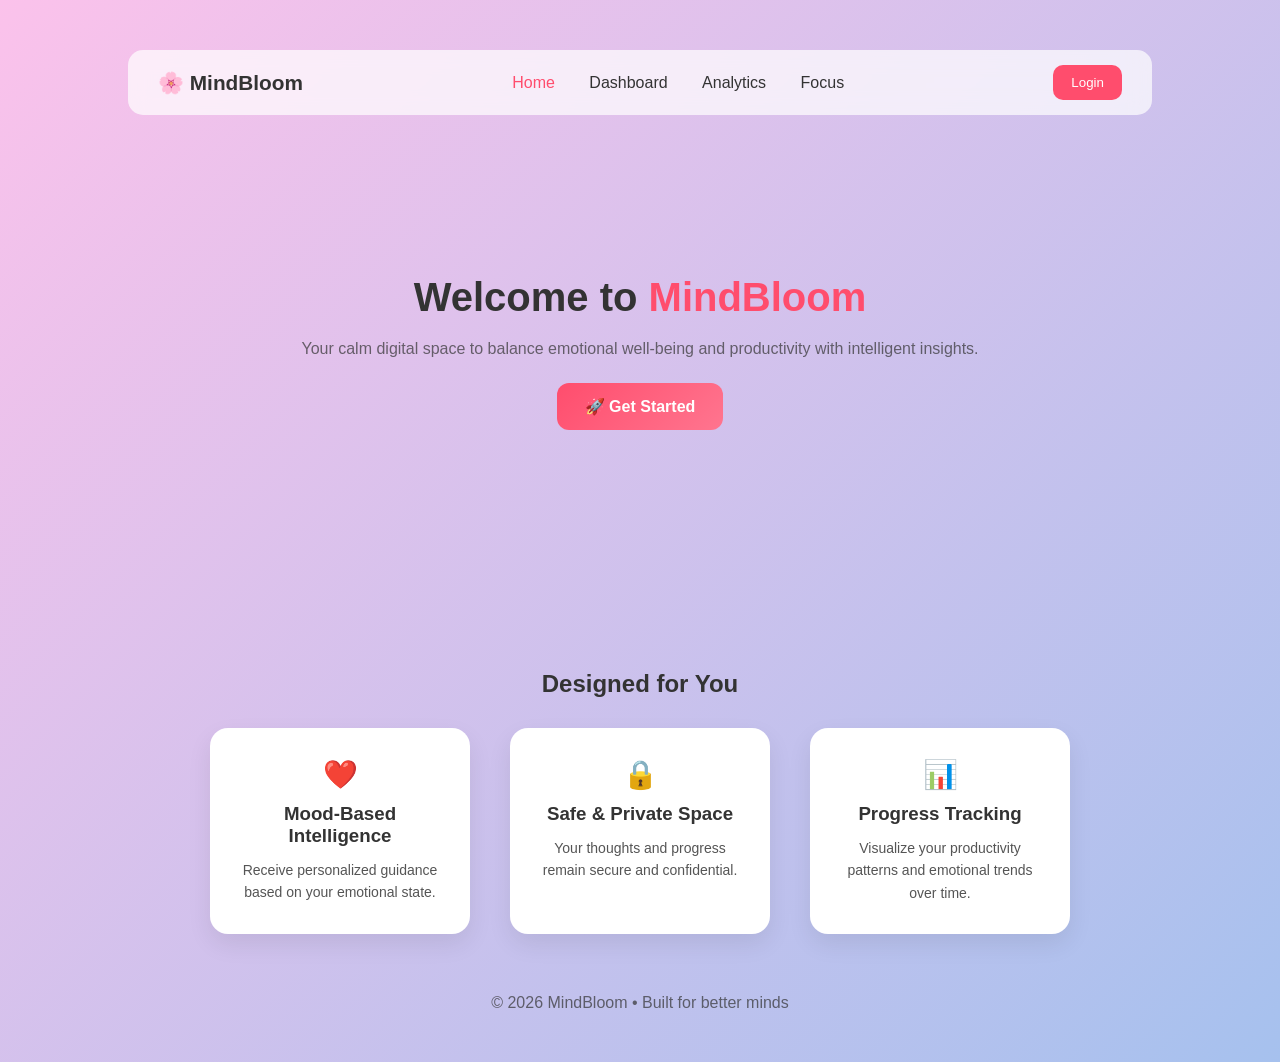
==== index.html @ 443771ac "Initial commit - Mind Bloom project" ====
<!DOCTYPE html>
<html lang="en">
<head>
  <meta charset="UTF-8">
  <meta name="viewport" content="width=device-width, initial-scale=1.0">
  <title>MindBloom</title>
  <link rel="stylesheet" href="styles.css">
</head>
<body>

<div class="container">

  <!-- NAVBAR -->
  <div class="navbar">
    <div class="logo">🌸 MindBloom</div>

    <div class="nav-links">
      <a href="index.html" class="active">Home</a>
      <a href="dashboard.html">Dashboard</a>
      <a href="analytics.html">Analytics</a>
      <a href="focus.html">Focus</a>
    </div>

    <button class="logout-btn">Login</button>
  </div>

  <!-- HERO SECTION -->
  <div class="hero-section">
    <h1>Welcome to <span>MindBloom</span></h1>

    <p>
      Your calm digital space to balance emotional well-being  
      and productivity with intelligent insights.
    </p>

    <a href="dashboard.html" class="cta-btn">🚀 Get Started</a>
  </div>

  <!-- FEATURES -->
  <div class="features-section">

    <h2>Designed for You</h2>

    <div class="features-grid">

      <div class="feature-card">
        <div style="font-size: 28px;">❤️</div>
        <h3>Mood-Based Intelligence</h3>
        <p>Receive personalized guidance based on your emotional state.</p>
      </div>

      <div class="feature-card">
        <div style="font-size: 28px;">🔒</div>
        <h3>Safe & Private Space</h3>
        <p>Your thoughts and progress remain secure and confidential.</p>
      </div>

      <div class="feature-card">
        <div style="font-size: 28px;">📊</div>
        <h3>Progress Tracking</h3>
        <p>Visualize your productivity patterns and emotional trends over time.</p>
      </div>

    </div>

  </div>

  <!-- FOOTER -->
  <div class="center" style="margin-top: 60px; opacity: 0.7;">
    <p>© 2026 MindBloom • Built for better minds</p>
  </div>

</div>

</body>
</html>
---- styles.css ----
* {
  margin: 0;
  padding: 0;
  box-sizing: border-box;
  font-family: 'Poppins', sans-serif;
}

/* -------- BODY (HEALING BACKGROUND) -------- */
body {
  background: linear-gradient(135deg, #fbc2eb, #a6c1ee);
  min-height: 100vh;
  color: #333;
}

/* -------- CONTAINER -------- */
.container {
  width: 80%;
  margin: auto;
  padding: 50px 0;
}

/* -------- NAVBAR -------- */
.navbar {
  display: flex;
  justify-content: space-between;
  align-items: center;
  padding: 15px 30px;
  background: rgba(255,255,255,0.7);
  border-radius: 15px;
  margin-bottom: 40px;
  backdrop-filter: blur(10px);
}

.logo {
  font-size: 1.3rem;
  font-weight: bold;
}

.nav-links a {
  margin: 0 15px;
  text-decoration: none;
  color: #333;
  font-weight: 500;
  transition: 0.3s;
}

.nav-links a:hover,
.nav-links a.active {
  color: #ff4d6d;
}

/* -------- BUTTON -------- */
button {
  padding: 10px 18px;
  border: none;
  border-radius: 10px;
  background: #ff4d6d;
  color: white;
  cursor: pointer;
  transition: 0.3s;
}

button:hover {
  background: #e60039;
}

/* -------- HEADINGS -------- */
h1 {
  margin-bottom: 20px;
}

h2 {
  margin-bottom: 15px;
}

/* -------- CARDS -------- */
.card {
  background: white;
  border-radius: 20px;
  padding: 35px; /* increased */
  margin: 35px 0; /* more spacing */
  box-shadow: 0 12px 35px rgba(0,0,0,0.08);
  transition: 0.3s;
}

.card:hover {
  transform: translateY(-5px);
}
.card h2 {
  margin-bottom: 20px;
}

.card p {
  line-height: 1.6;
  margin-top: 10px;
}

/* Highlight */
.highlight {
  border-left: 5px solid #ff4d6d;
}

/* -------- MOOD GRID -------- */
.mood-grid-big {
  display: grid;
  grid-template-columns: repeat(4, 1fr);
  gap: 20px;
  margin-top: 20px;
}

.mood-box {
  background: #ffe6f0;
  padding: 20px;
  border-radius: 20px;
  text-align: center;
  font-size: 30px;
  cursor: pointer;
  transition: 0.3s;
}

.mood-box span {
  display: block;
  font-size: 14px;
  margin-top: 5px;
}

.mood-box:hover {
  transform: scale(1.08);
  background: #ffb6c1;
}

/* ACTIVE MOOD */
.mood-box.active {
  background: #ff4d6d;
  color: white;
  transform: scale(1.05);
}

/* -------- TASK INPUT -------- */
.task-input {
  display: flex;
  gap: 10px;
  margin-bottom: 15px;
}

input {
  padding: 12px;
  width: 70%;
  border-radius: 10px;
  border: 1px solid #ddd;
  outline: none;
}

/* -------- TASK LIST -------- */
ul {
  list-style: none;
}

li {
  background: #f7f7f7;
  padding: 12px;
  border-radius: 10px;
  margin: 8px 0;
  display: flex;
  justify-content: space-between;
  align-items: center;
}

/* -------- EMPTY MESSAGE -------- */
#emptyMsg {
  opacity: 0.7;
  margin-top: 10px;
}

/* -------- GRID -------- */
.grid {
  display: flex;
  gap: 20px;
}

.small {
  flex: 1;
}

/* -------- TIMER & SCORE -------- */
#timer {
  font-size: 2rem;
  margin-top: 10px;
}

#score {
  font-size: 2rem;
  color: #ff4d6d;
}

/* -------- CENTER ALIGN -------- */
.center {
  text-align: center;
}

/* -------- SUGGESTION TEXT -------- */
.suggestion-text {
  font-size: 1.1rem;
  line-height: 1.6;
  color: #444;
  margin-top: 10px;
  opacity: 0;
  transition: opacity 0.4s ease;
}

.suggestion-text.show {
  opacity: 1;
}

/* -------- HERO SECTION -------- */
.hero-section {
  text-align: center;
  padding: 80px 20px;
}

.hero-section h1 {
  font-size: 2.5rem;
}

.hero-section span {
  color: #ff4d6d;
}

.hero-section p {
  margin-top: 10px;
  opacity: 0.7;
}

.cta-btn {
  margin-top: 20px;
  padding: 14px 25px;
}

/* -------- FEATURES -------- */
.features-section {
  margin-top: 60px;
  text-align: center;
}

.features-grid {
  display: flex;
  justify-content: center;
  gap: 40px; /* more spacing */
  margin-top: 30px;
}

.feature-card {
  background: white;
  padding: 30px;
  border-radius: 18px;
  width: 260px; /* increased */
  box-shadow: 0 10px 25px rgba(0,0,0,0.08);
  transition: 0.3s;
}

.feature-card h3 {
  margin: 12px 0;
}

.feature-card p {
  font-size: 14px;
  line-height: 1.6;
  color: #555;
}
/* -------- RESPONSIVE -------- */
@media (max-width: 900px) {
  .container {
    width: 90%;
  }

  .mood-grid-big {
    grid-template-columns: repeat(2, 1fr);
  }

  .features-grid {
    flex-direction: column;
    align-items: center;
  }
}

#heatmap {
  display: grid;
  grid-template-columns: repeat(7, 1fr);
  gap: 10px;
  margin-top: 20px;
}

#heatmap div {
  width: 100%;
  height: 22px;
  border-radius: 6px;
  background: #eee;
  transition: 0.3s;
}
.hero-section {
  text-align: center;
  padding: 120px 20px;  /* increased */
}

.features-section {
  margin-top: 120px; /* more gap */
}
.cta-btn {
  display: inline-block;
  margin-top: 25px;
  padding: 14px 28px;
  background: linear-gradient(135deg, #ff4d6d, #ff758f);
  color: white;
  border-radius: 12px;
  text-decoration: none;
  font-weight: 600;
  transition: 0.3s;
}

.cta-btn:hover {
  transform: translateY(-3px);
  box-shadow: 0 8px 20px rgba(255, 77, 109, 0.3);
}
.grid {
  display: grid;
  grid-template-columns: repeat(2, 1fr);
  gap: 30px;
}

canvas {
  max-height: 250px;
}
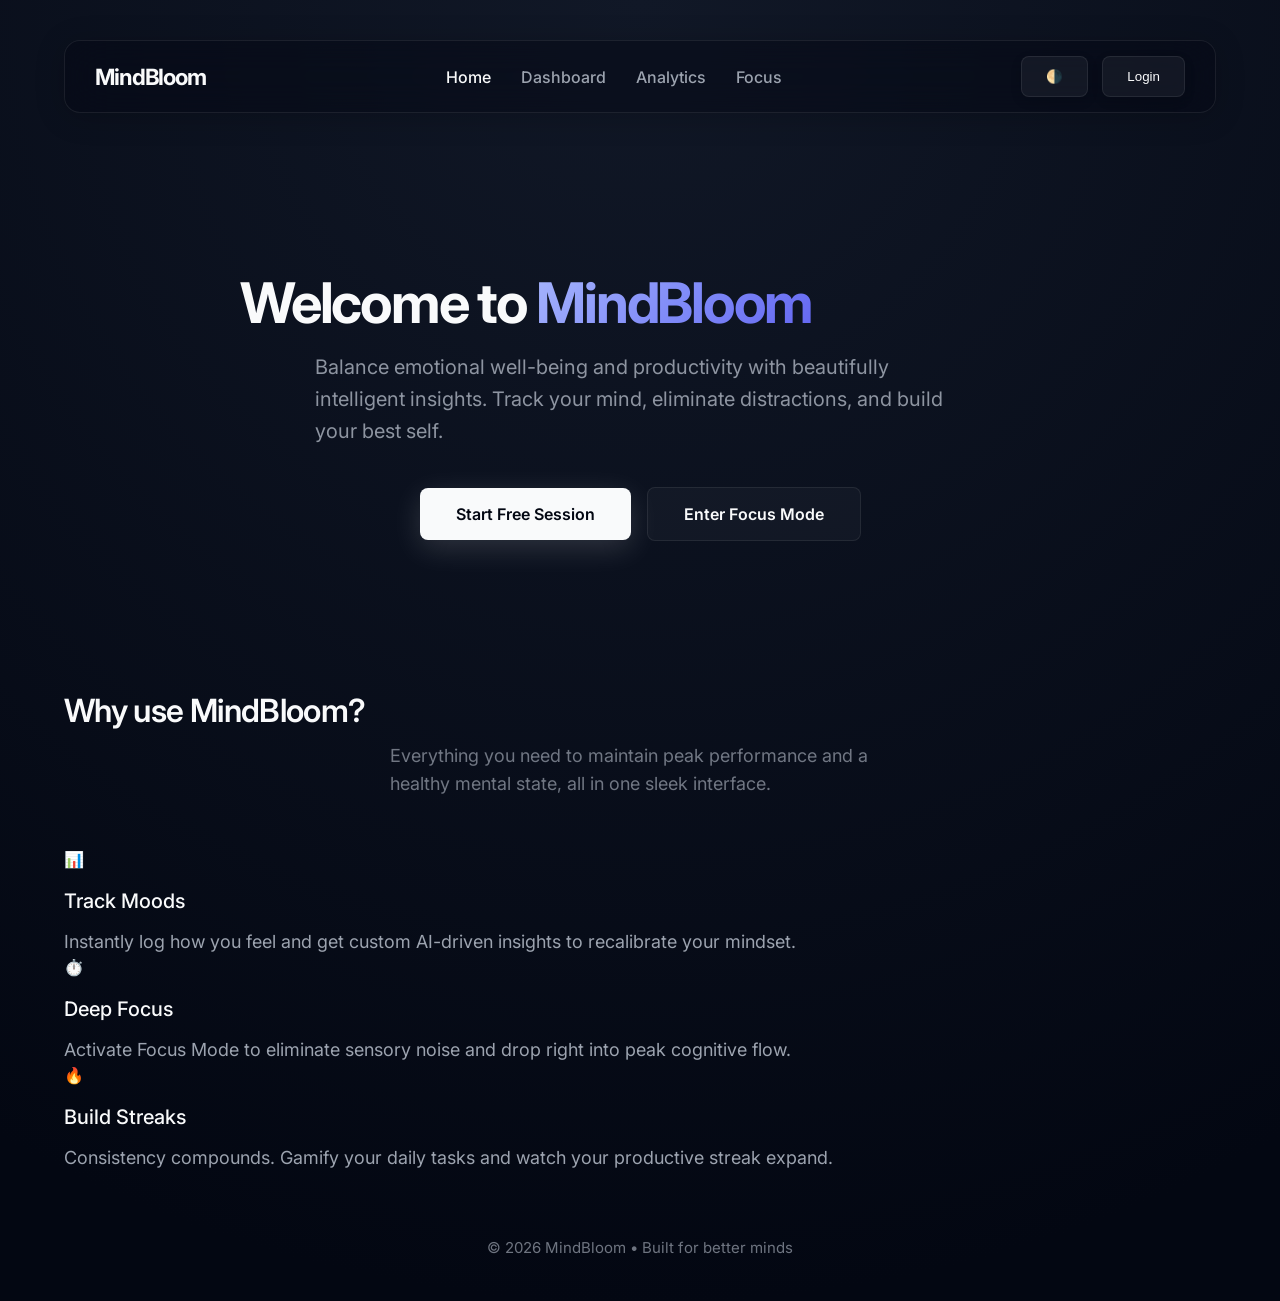
==== commit 189d0aa0: "Final upgraded MindBloom product (UI + logic + analytics)" ====
--- a/index.html
+++ b/index.html
@@ -1,76 +1,91 @@
 <!DOCTYPE html>
 <html lang="en">
+
 <head>
   <meta charset="UTF-8">
   <meta name="viewport" content="width=device-width, initial-scale=1.0">
-  <title>MindBloom</title>
+  <title>MindBloom | Home</title>
+
   <link rel="stylesheet" href="styles.css">
+
+  <link href="https://fonts.googleapis.com/css2?family=Inter:wght@300;400;600&display=swap" rel="stylesheet">
 </head>
+
 <body>
 
-<div class="container">
+  <div class="container">
 
-  <!-- NAVBAR -->
-  <div class="navbar">
-    <div class="logo">🌸 MindBloom</div>
+    <!-- NAVBAR -->
+    <header class="navbar">
+      <div class="logo">MindBloom</div>
 
-    <div class="nav-links">
-      <a href="index.html" class="active">Home</a>
-      <a href="dashboard.html">Dashboard</a>
-      <a href="analytics.html">Analytics</a>
-      <a href="focus.html">Focus</a>
+      <nav class="nav-links">
+        <a href="index.html" class="active" aria-current="page">Home</a>
+        <a href="dashboard.html">Dashboard</a>
+        <a href="analytics.html">Analytics</a>
+        <a href="focus.html">Focus</a>
+      </nav>
+
+      <div>
+      <button type="button" onclick="toggleTheme()" style="margin-right: 10px;">🌗</button>
+      <button type="button" class="login-btn">Login</button>
     </div>
+    </header>
 
-    <button class="logout-btn">Login</button>
-  </div>
+    <main>
 
-  <!-- HERO SECTION -->
-  <div class="hero-section">
-    <h1>Welcome to <span>MindBloom</span></h1>
+      <!-- HERO SECTION -->
+    <section class="hero-section" style="max-width: 800px; margin: 0 auto; padding-top: 100px;">
+      <h1>Welcome to <span>MindBloom</span></h1>
 
-    <p>
-      Your calm digital space to balance emotional well-being  
-      and productivity with intelligent insights.
-    </p>
+      <p style="font-size: 1.25rem; font-weight: 400; opacity: 0.9; max-width: 650px; margin: 0 auto 30px;">
+        Balance emotional well-being and productivity with beautifully intelligent insights. 
+        Track your mind, eliminate distractions, and build your best self.
+      </p>
 
-    <a href="dashboard.html" class="cta-btn">🚀 Get Started</a>
-  </div>
+      <div class="hero-buttons">
+        <a href="dashboard.html" class="cta-btn">Start Free Session</a>
+        <a href="focus.html" class="cta-btn" style="background: rgba(255,255,255,0.03); color: var(--text-primary); border: 1px solid var(--glass-border); box-shadow: none;">Enter Focus Mode</a>
+      </div>
+    </section>
 
-  <!-- FEATURES -->
-  <div class="features-section">
+      <!-- FEATURES -->
+    <section class="features-section" style="margin-top: 150px;">
+      <h2>Why use MindBloom?</h2>
+      <p style="opacity: 0.7; max-width: 500px; margin: 0 auto 50px;">Everything you need to maintain peak performance and a healthy mental state, all in one sleek interface.</p>
 
-    <h2>Designed for You</h2>
+      <div class="features-grid">
+        <div class="feature-card">
+          <div class="feature-icon" style="margin-bottom: 20px;">📊</div>
+          <h3>Track Moods</h3>
+          <p>Instantly log how you feel and get custom AI-driven insights to recalibrate your mindset.</p>
+        </div>
 
-    <div class="features-grid">
+        <div class="feature-card">
+          <div class="feature-icon" style="margin-bottom: 20px;">⏱️</div>
+          <h3>Deep Focus</h3>
+          <p>Activate Focus Mode to eliminate sensory noise and drop right into peak cognitive flow.</p>
+        </div>
 
-      <div class="feature-card">
-        <div style="font-size: 28px;">❤️</div>
-        <h3>Mood-Based Intelligence</h3>
-        <p>Receive personalized guidance based on your emotional state.</p>
+        <div class="feature-card">
+          <div class="feature-icon" style="margin-bottom: 20px;">🔥</div>
+          <h3>Build Streaks</h3>
+          <p>Consistency compounds. Gamify your daily tasks and watch your productive streak expand.</p>
+        </div>
       </div>
+    </section>
 
-      <div class="feature-card">
-        <div style="font-size: 28px;">🔒</div>
-        <h3>Safe & Private Space</h3>
-        <p>Your thoughts and progress remain secure and confidential.</p>
-      </div>
+    </main>
 
-      <div class="feature-card">
-        <div style="font-size: 28px;">📊</div>
-        <h3>Progress Tracking</h3>
-        <p>Visualize your productivity patterns and emotional trends over time.</p>
-      </div>
-
-    </div>
+    <!-- FOOTER -->
+    <footer class="center site-footer">
+      <p><small>© 2026 MindBloom • Built for better minds</small></p>
+    </footer>
 
   </div>
 
-  <!-- FOOTER -->
-  <div class="center" style="margin-top: 60px; opacity: 0.7;">
-    <p>© 2026 MindBloom • Built for better minds</p>
-  </div>
-
-</div>
+<script src="script.js"></script>
 
 </body>
+
 </html>
--- a/styles.css
+++ b/styles.css
@@ -1,332 +1,212 @@
-* {
-  margin: 0;
-  padding: 0;
-  box-sizing: border-box;
-  font-family: 'Poppins', sans-serif;
-}
-
-/* -------- BODY (HEALING BACKGROUND) -------- */
+:root {
+  /* Color System - Linear/Stripe Inspired */
+  --bg-gradient-start: #111827;
+  --bg-gradient-end: #030712;
+  --text-primary: #f9fafb;
+  --text-secondary: #9ca3af;
+  
+  --accent-primary: #ffffff;
+  --accent-hover: #f3f4f6;
+  --accent-secondary: #6366f1;
+  
+  --nav-bg: rgba(3, 7, 18, 0.4);
+  --glass-bg: rgba(255, 255, 255, 0.03);
+  --glass-border: rgba(255, 255, 255, 0.08);
+}
+
+* { margin: 0; padding: 0; box-sizing: border-box; }
+
 body {
-  background: linear-gradient(135deg, #fbc2eb, #a6c1ee);
+  background: radial-gradient(circle at top center, var(--bg-gradient-start) 0%, var(--bg-gradient-end) 90%);
   min-height: 100vh;
-  color: #333;
-}
-
-/* -------- CONTAINER -------- */
-.container {
-  width: 80%;
-  margin: auto;
-  padding: 50px 0;
-}
-
-/* -------- NAVBAR -------- */
+  color: var(--text-primary);
+  font-family: 'Inter', system-ui, sans-serif;
+  transition: background 0.4s ease, color 0.4s ease;
+}
+
+.container { width: 90%; max-width: 1200px; margin: auto; padding: 40px 0; }
+
+/* NAVBAR */
 .navbar {
-  display: flex;
-  justify-content: space-between;
-  align-items: center;
+  display: flex; justify-content: space-between; align-items: center;
   padding: 15px 30px;
-  background: rgba(255,255,255,0.7);
-  border-radius: 15px;
-  margin-bottom: 40px;
-  backdrop-filter: blur(10px);
-}
-
-.logo {
-  font-size: 1.3rem;
-  font-weight: bold;
-}
-
+  background: var(--nav-bg);
+  border-radius: 16px; margin-bottom: 60px;
+  backdrop-filter: blur(24px); -webkit-backdrop-filter: blur(24px);
+  border: 1px solid var(--glass-border);
+  box-shadow: 0 4px 30px rgba(0, 0, 0, 0.2);
+  position: sticky; top: 20px; z-index: 100;
+}
+.logo { font-size: 1.4rem; font-weight: 700; letter-spacing: -0.05em; }
+.nav-links { display: flex; align-items: center; gap: 30px; }
 .nav-links a {
-  margin: 0 15px;
-  text-decoration: none;
-  color: #333;
-  font-weight: 500;
-  transition: 0.3s;
-}
-
-.nav-links a:hover,
-.nav-links a.active {
-  color: #ff4d6d;
-}
-
-/* -------- BUTTON -------- */
-button {
-  padding: 10px 18px;
-  border: none;
-  border-radius: 10px;
-  background: #ff4d6d;
+  text-decoration: none; color: var(--text-secondary);
+  font-weight: 500; transition: all 0.3s ease;
+}
+.nav-links a:hover, .nav-links a.active { color: var(--text-primary); }
+
+/* BUTTONS */
+button, .btn {
+  padding: 12px 24px; border: 1px solid var(--glass-border);
+  border-radius: 8px; background: rgba(255, 255, 255, 0.05);
+  color: var(--text-primary); font-weight: 500; cursor: pointer;
+  transition: all 0.2s cubic-bezier(0.4, 0, 0.2, 1);
+  box-shadow: 0 4px 12px rgba(0, 0, 0, 0.1);
+}
+button:hover, .btn:hover {
+  background: rgba(255, 255, 255, 0.1); border-color: rgba(255, 255, 255, 0.15);
+  transform: translateY(-2px); box-shadow: 0 6px 16px rgba(0, 0, 0, 0.25);
+}
+button:active { transform: translateY(0); }
+
+.cta-btn {
+  display: inline-flex; align-items: center; justify-content: center;
+  padding: 16px 36px; background: var(--text-primary);
+  color: #030712; border-radius: 8px; text-decoration: none;
+  font-weight: 600; box-shadow: 0 8px 30px rgba(255,255,255,0.15);
+  transition: all 0.3s cubic-bezier(0.4, 0, 0.2, 1);
+}
+.cta-btn:hover { transform: translateY(-4px); background: #ffffff; box-shadow: 0 16px 40px rgba(255,255,255,0.25); }
+
+.reset-btn {
+  background: rgba(244, 63, 94, 0.1);
+  color: #f43f5e;
+  border-color: rgba(244, 63, 94, 0.3);
+}
+.reset-btn:hover {
+  background: rgba(244, 63, 94, 0.2);
   color: white;
-  cursor: pointer;
-  transition: 0.3s;
-}
-
-button:hover {
-  background: #e60039;
-}
-
-/* -------- HEADINGS -------- */
-h1 {
-  margin-bottom: 20px;
-}
-
-h2 {
-  margin-bottom: 15px;
-}
-
-/* -------- CARDS -------- */
+}
+
+/* GRID & CARDS */
+.dashboard-grid {
+  display: grid; grid-template-columns: 2fr 1fr; gap: 30px; align-items: start;
+}
+@media(max-width:900px) { .dashboard-grid { grid-template-columns: 1fr; } }
+
+.analytics-grid {
+  display: grid; grid-template-columns: 1fr 1fr; gap: 30px; margin-bottom: 50px;
+}
+@media(max-width:800px) { .analytics-grid { grid-template-columns: 1fr; } }
+
 .card {
-  background: white;
-  border-radius: 20px;
-  padding: 35px; /* increased */
-  margin: 35px 0; /* more spacing */
-  box-shadow: 0 12px 35px rgba(0,0,0,0.08);
-  transition: 0.3s;
-}
-
-.card:hover {
-  transform: translateY(-5px);
-}
-.card h2 {
-  margin-bottom: 20px;
-}
-
-.card p {
-  line-height: 1.6;
-  margin-top: 10px;
-}
-
-/* Highlight */
-.highlight {
-  border-left: 5px solid #ff4d6d;
-}
-
-/* -------- MOOD GRID -------- */
-.mood-grid-big {
-  display: grid;
-  grid-template-columns: repeat(4, 1fr);
-  gap: 20px;
-  margin-top: 20px;
-}
-
-.mood-box {
-  background: #ffe6f0;
-  padding: 20px;
-  border-radius: 20px;
-  text-align: center;
-  font-size: 30px;
-  cursor: pointer;
-  transition: 0.3s;
-}
-
-.mood-box span {
-  display: block;
-  font-size: 14px;
-  margin-top: 5px;
-}
-
-.mood-box:hover {
-  transform: scale(1.08);
-  background: #ffb6c1;
-}
-
-/* ACTIVE MOOD */
-.mood-box.active {
-  background: #ff4d6d;
-  color: white;
-  transform: scale(1.05);
-}
-
-/* -------- TASK INPUT -------- */
-.task-input {
-  display: flex;
-  gap: 10px;
-  margin-bottom: 15px;
-}
-
-input {
-  padding: 12px;
-  width: 70%;
-  border-radius: 10px;
-  border: 1px solid #ddd;
-  outline: none;
-}
-
-/* -------- TASK LIST -------- */
-ul {
-  list-style: none;
-}
-
-li {
-  background: #f7f7f7;
-  padding: 12px;
-  border-radius: 10px;
-  margin: 8px 0;
-  display: flex;
-  justify-content: space-between;
-  align-items: center;
-}
-
-/* -------- EMPTY MESSAGE -------- */
-#emptyMsg {
-  opacity: 0.7;
-  margin-top: 10px;
-}
-
-/* -------- GRID -------- */
-.grid {
-  display: flex;
-  gap: 20px;
-}
-
-.small {
-  flex: 1;
-}
-
-/* -------- TIMER & SCORE -------- */
-#timer {
-  font-size: 2rem;
-  margin-top: 10px;
-}
-
-#score {
-  font-size: 2rem;
-  color: #ff4d6d;
-}
-
-/* -------- CENTER ALIGN -------- */
-.center {
-  text-align: center;
-}
-
-/* -------- SUGGESTION TEXT -------- */
-.suggestion-text {
-  font-size: 1.1rem;
-  line-height: 1.6;
-  color: #444;
-  margin-top: 10px;
-  opacity: 0;
-  transition: opacity 0.4s ease;
-}
-
-.suggestion-text.show {
-  opacity: 1;
-}
-
-/* -------- HERO SECTION -------- */
-.hero-section {
-  text-align: center;
-  padding: 80px 20px;
-}
-
-.hero-section h1 {
-  font-size: 2.5rem;
-}
+  background: var(--glass-bg); border: 1px solid var(--glass-border);
+  border-radius: 24px; padding: 32px; backdrop-filter: blur(20px);
+  -webkit-backdrop-filter: blur(20px);
+  box-shadow: 0 8px 32px rgba(0, 0, 0, 0.1); transition: all 0.4s cubic-bezier(0.4, 0, 0.2, 1);
+}
+.card:hover { transform: translateY(-4px); box-shadow: 0 12px 48px rgba(0, 0, 0, 0.2); border-color: rgba(255, 255, 255, 0.12); }
+
+/* MOOD SYSTEM */
+.mood-selector {
+  display: grid; grid-template-columns: repeat(auto-fit, minmax(100px, 1fr)); gap: 16px; margin-top: 24px;
+}
+.mood-btn {
+  background: rgba(255,255,255,0.02); border: 1px solid var(--glass-border);
+  border-radius: 18px; padding: 24px 10px; cursor: pointer;
+  display: flex; flex-direction: column; align-items: center; gap: 12px;
+  transition: all 0.3s cubic-bezier(0.4, 0, 0.2, 1);
+}
+.mood-btn:hover {
+  background: rgba(255,255,255,0.06); transform: translateY(-4px);
+  border-color: var(--accent-secondary); box-shadow: 0 8px 24px rgba(99, 102, 241, 0.2);
+}
+.mood-emoji { font-size: 3rem; }
+.mood-label { font-size: 0.9rem; font-weight: 500; color: var(--text-secondary); }
+
+/* TASKS */
+.task-input { display: flex; gap: 12px; margin: 24px 0 32px; }
+.task-input input {
+  flex: 1; padding: 16px 20px; background: rgba(0,0,0,0.3); border: 1px solid var(--glass-border);
+  border-radius: 12px; color: #fff; font-size: 1rem; transition: 0.3s;
+}
+.task-input input:focus { outline: none; border-color: var(--accent-secondary); box-shadow: 0 0 0 2px rgba(99, 102, 241, 0.3); }
+#taskList { list-style: none; padding: 0; }
+#taskList li {
+  display: flex; justify-content: space-between; align-items: center;
+  padding: 16px 20px; background: rgba(255,255,255,0.02);
+  border: 1px solid rgba(255,255,255,0.04); border-radius: 12px;
+  margin-bottom: 12px; transition: 0.3s;
+}
+#taskList li:hover { background: rgba(255,255,255,0.05); transform: translateX(4px); }
+#taskList li.task-done { opacity: 0.5; border-color: transparent; }
+#taskList li.task-done .task-text { text-decoration: line-through; color: var(--text-secondary); }
+.task-text { font-size: 1.1rem; cursor: pointer; flex: 1; user-select: none; }
+.task-actions { display: flex; gap: 8px; }
+.btn-icon { padding: 8px; background: transparent; border: none; font-size: 1.2rem; display:flex; align-items:center; box-shadow: none; border-radius: 8px; }
+.btn-icon:hover { transform: scale(1.1); background: rgba(255,255,255,0.1); }
+
+/* PROGRESS BAR */
+.progress-container {
+  width: 100%; height: 8px; background: rgba(0,0,0,0.4);
+  border-radius: 8px; margin-top: 16px; overflow: hidden;
+  border: 1px solid rgba(255,255,255,0.05);
+}
+.progress-fill {
+  height: 100%; border-radius: 8px; background: var(--accent-secondary);
+  transition: all 1.2s cubic-bezier(0.4, 0, 0.2, 1); width: 0%;
+}
+
+/* TYPOGRAPHY */
+h1 { font-size: 3.5rem; letter-spacing: -0.04em; font-weight: 700; line-height: 1.1; margin-bottom: 16px; }
+h2 { font-size: 2rem; letter-spacing: -0.02em; font-weight: 600; margin-bottom: 12px; }
+h3 { font-size: 1.25rem; font-weight: 500; color: var(--text-primary); margin-bottom: 15px; }
+p { font-size: 1.125rem; line-height: 1.6; color: var(--text-secondary); }
+
+.text-muted { color: var(--text-secondary); font-size: 0.95rem; }
+.text-highlight { color: var(--text-primary); font-weight: 600; }
 
 .hero-section span {
-  color: #ff4d6d;
-}
-
-.hero-section p {
-  margin-top: 10px;
-  opacity: 0.7;
-}
-
-.cta-btn {
-  margin-top: 20px;
-  padding: 14px 25px;
-}
-
-/* -------- FEATURES -------- */
-.features-section {
-  margin-top: 60px;
-  text-align: center;
-}
-
-.features-grid {
-  display: flex;
-  justify-content: center;
-  gap: 40px; /* more spacing */
-  margin-top: 30px;
-}
-
-.feature-card {
-  background: white;
-  padding: 30px;
-  border-radius: 18px;
-  width: 260px; /* increased */
-  box-shadow: 0 10px 25px rgba(0,0,0,0.08);
-  transition: 0.3s;
-}
-
-.feature-card h3 {
-  margin: 12px 0;
-}
-
-.feature-card p {
-  font-size: 14px;
-  line-height: 1.6;
-  color: #555;
-}
-/* -------- RESPONSIVE -------- */
-@media (max-width: 900px) {
-  .container {
-    width: 90%;
-  }
-
-  .mood-grid-big {
-    grid-template-columns: repeat(2, 1fr);
-  }
-
-  .features-grid {
-    flex-direction: column;
-    align-items: center;
-  }
-}
-
-#heatmap {
-  display: grid;
-  grid-template-columns: repeat(7, 1fr);
-  gap: 10px;
-  margin-top: 20px;
-}
-
-#heatmap div {
-  width: 100%;
-  height: 22px;
-  border-radius: 6px;
-  background: #eee;
-  transition: 0.3s;
-}
-.hero-section {
-  text-align: center;
-  padding: 120px 20px;  /* increased */
-}
-
-.features-section {
-  margin-top: 120px; /* more gap */
-}
-.cta-btn {
-  display: inline-block;
-  margin-top: 25px;
-  padding: 14px 28px;
-  background: linear-gradient(135deg, #ff4d6d, #ff758f);
-  color: white;
-  border-radius: 12px;
-  text-decoration: none;
-  font-weight: 600;
-  transition: 0.3s;
-}
-
-.cta-btn:hover {
-  transform: translateY(-3px);
-  box-shadow: 0 8px 20px rgba(255, 77, 109, 0.3);
-}
-.grid {
-  display: grid;
-  grid-template-columns: repeat(2, 1fr);
-  gap: 30px;
-}
-
-canvas {
-  max-height: 250px;
-}+  background: linear-gradient(135deg, #a5b4fc 0%, #818cf8 50%, #6366f1 100%);
+  -webkit-background-clip: text; background-clip: text;
+  -webkit-text-fill-color: transparent; display: inline-block;
+}
+.hero-buttons { display: flex; gap: 16px; justify-content: center; align-items: center; margin-top: 40px; }
+
+/* USER FEEDBACK & LISTS */
+.guide-list { list-style: none; margin-top: 15px; }
+.guide-list li { margin-bottom: 15px; display: flex; align-items: flex-start; gap: 15px; }
+.guide-list li .step-num { 
+  background: rgba(255,255,255,0.1); width: 30px; height: 30px; 
+  display: flex; align-items: center; justify-content: center; 
+  border-radius: 8px; font-weight: 600; color: var(--accent-secondary);
+}
+
+.score-breakdown {
+  margin-top: 20px; background: rgba(0,0,0,0.2); 
+  padding: 15px; border-radius: 12px; border: 1px solid var(--glass-border);
+}
+.score-row {
+  display: flex; justify-content: space-between; margin-bottom: 8px; font-family: monospace; font-size: 0.9rem;
+}
+
+/* TOAST NOTIFICATION */
+.toast-container {
+  position: fixed; bottom: 30px; right: 30px;
+  display: flex; flex-direction: column; gap: 10px; z-index: 1000; pointer-events: none;
+}
+.toast {
+  background: var(--text-primary); color: #030712; padding: 16px 24px;
+  border-radius: 12px; font-weight: 600; font-size: 1.05rem;
+  box-shadow: 0 8px 30px rgba(0,0,0,0.3); pointer-events: auto;
+  display: flex; align-items: center; gap: 10px;
+  animation: slideIn 0.3s cubic-bezier(0.4, 0, 0.2, 1) forwards;
+}
+@keyframes slideIn { from { opacity: 0; transform: translateX(100%); } to { opacity: 1; transform: translateX(0); } }
+.toast.fadeOut { animation: slideOut 0.3s cubic-bezier(0.4, 0, 0.2, 1) forwards; }
+@keyframes slideOut { to { opacity: 0; transform: translateX(100%); } }
+
+/* CHARTS OVERRIDE */
+canvas { max-height: 100%; max-width: 100%; }
+
+/* LIGHT THEME */
+.light {
+  --bg-gradient-start: #f8fafc; --bg-gradient-end: #e2e8f0;
+  --text-primary: #0f172a; --text-secondary: #475569;
+  --nav-bg: rgba(255,255,255,0.7); --glass-bg: rgba(255,255,255,0.8);
+  --glass-border: rgba(0,0,0,0.05);
+  --accent-primary: #1e293b;
+}
+
+.center { text-align: center; }
+.site-footer { margin-top: 60px; opacity: 0.7; }
